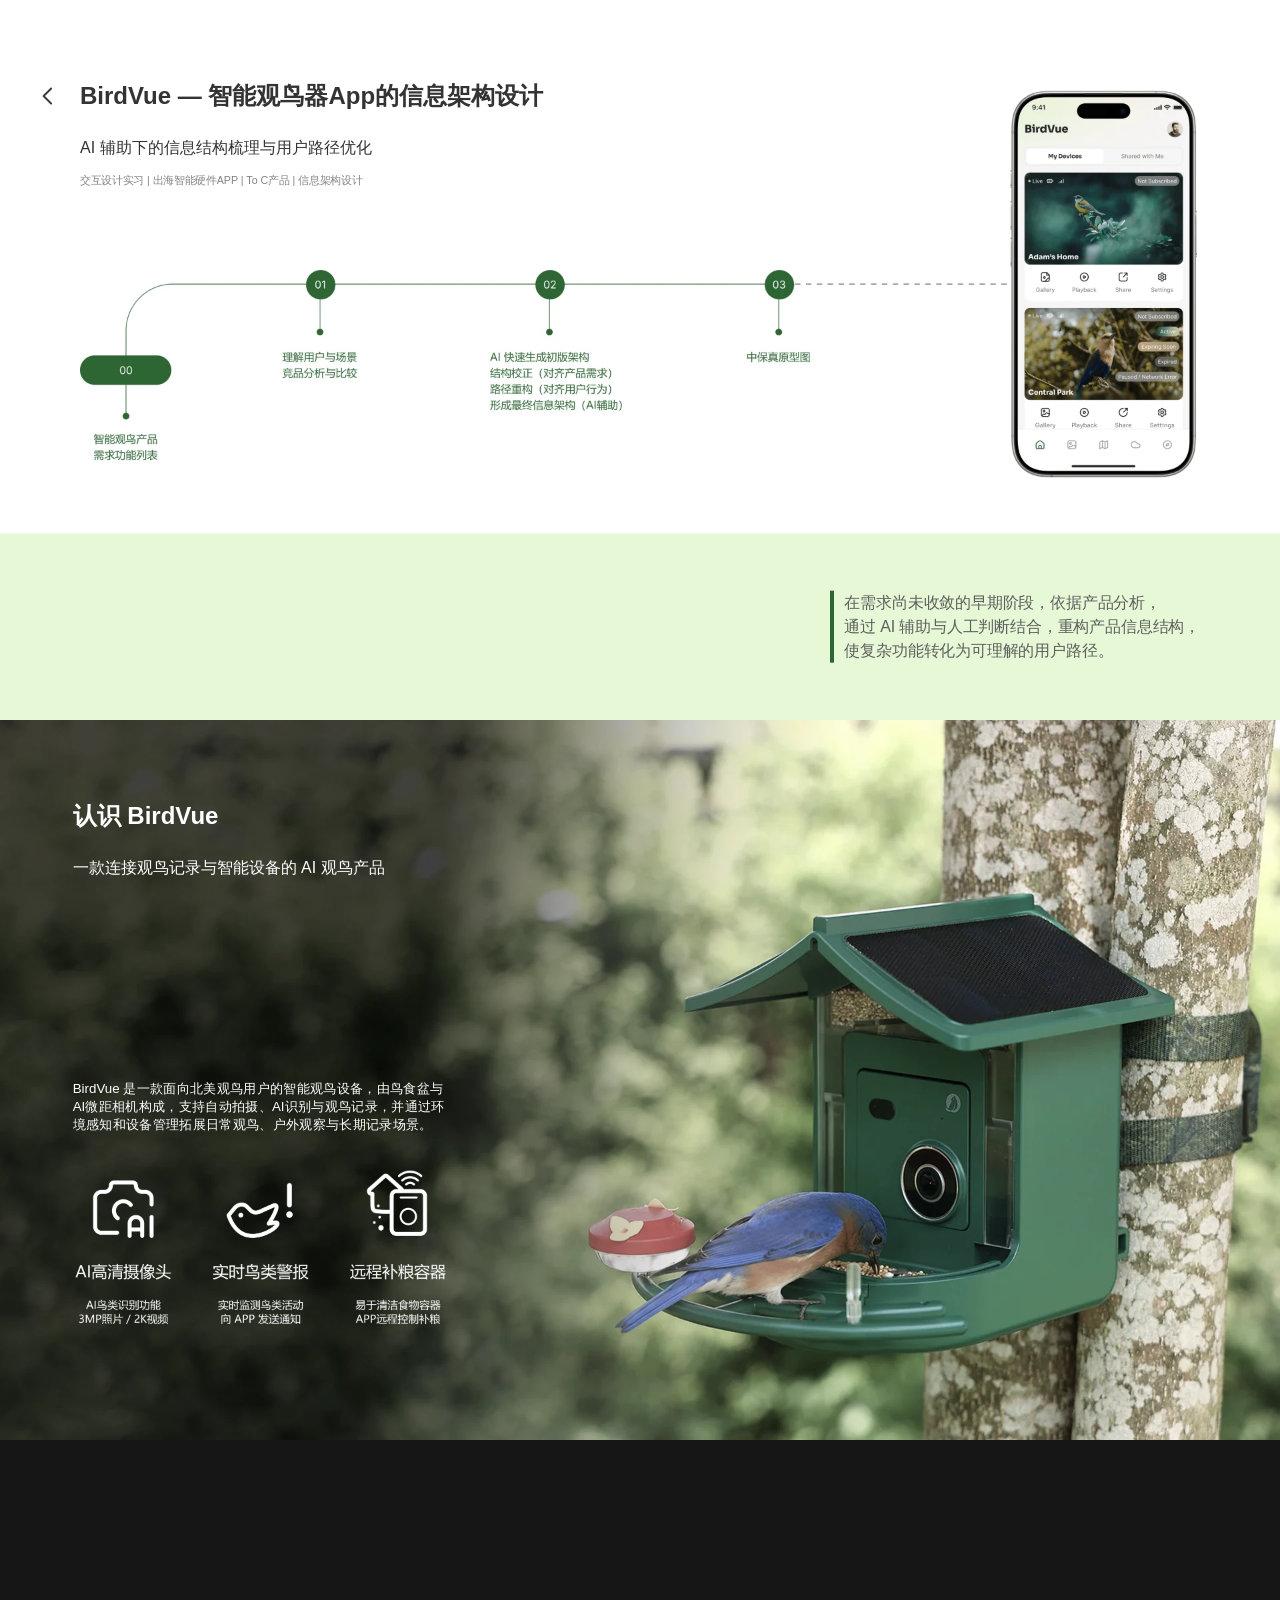
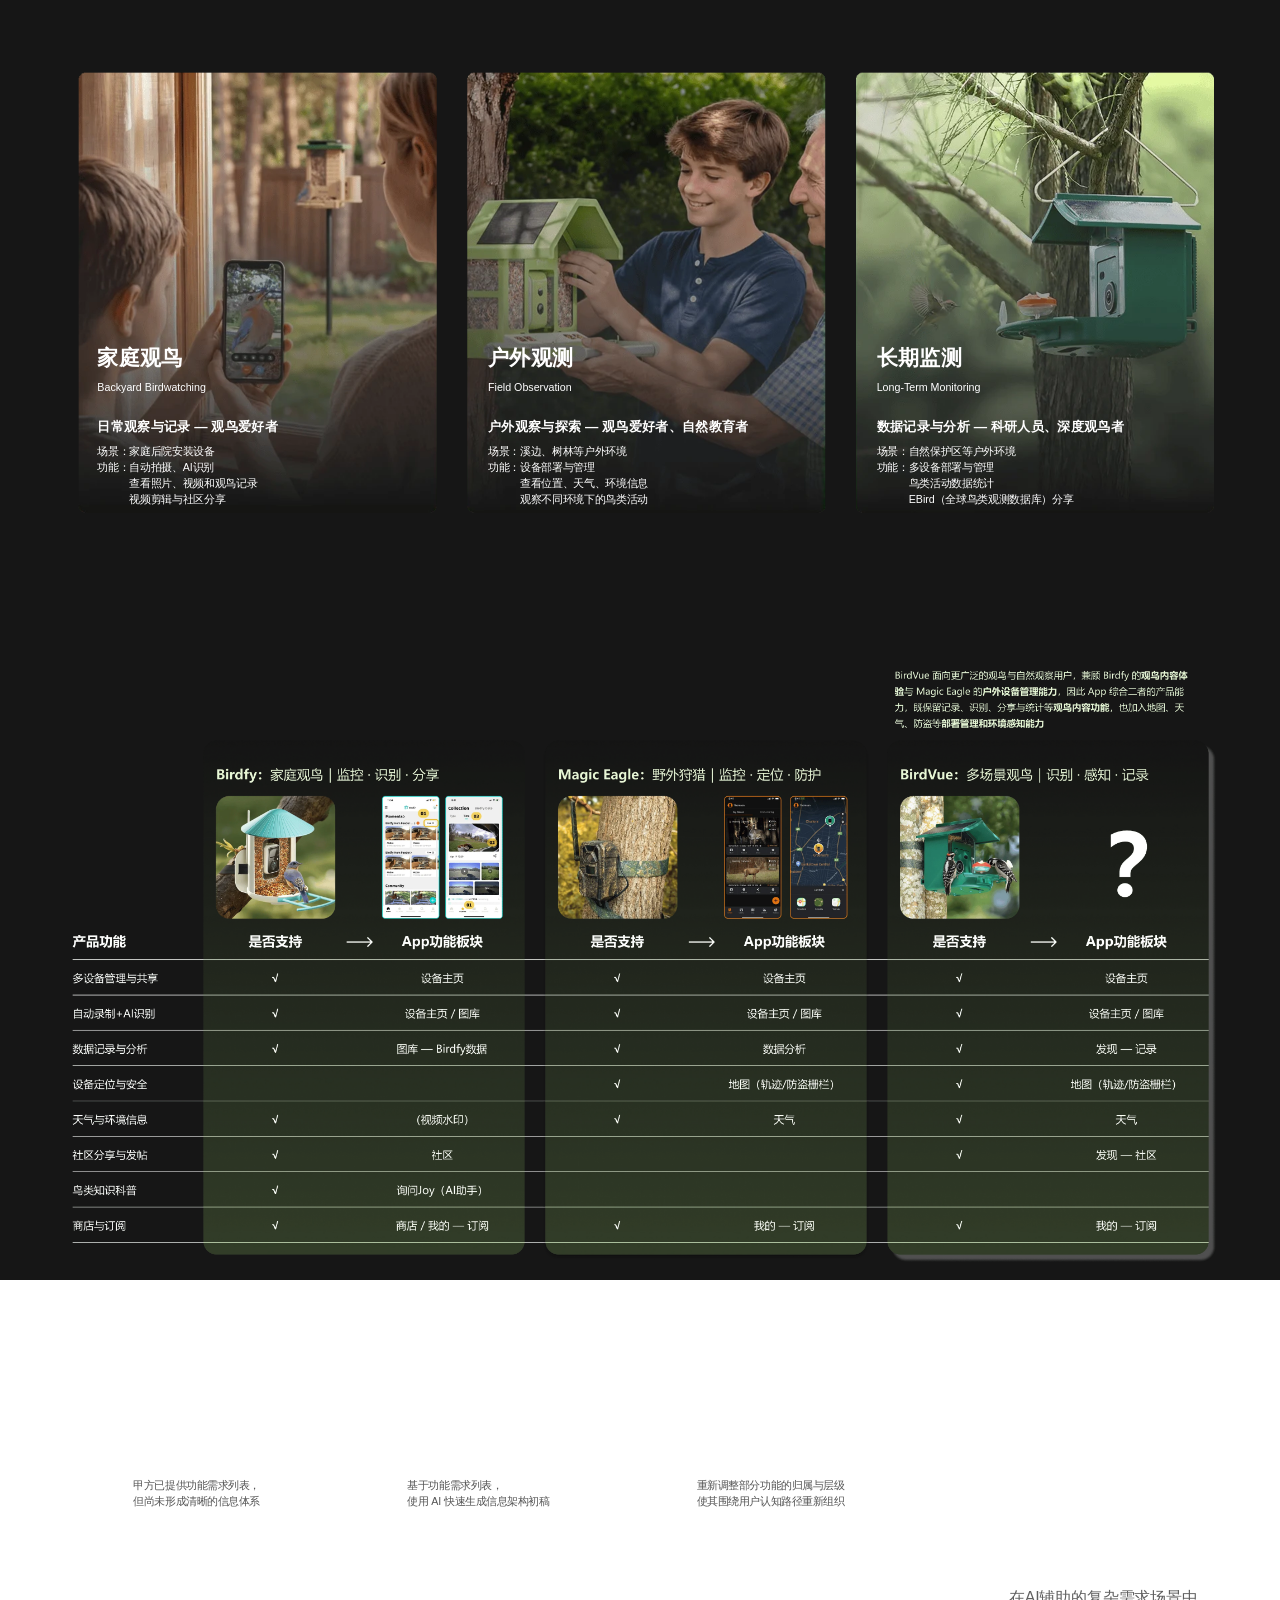
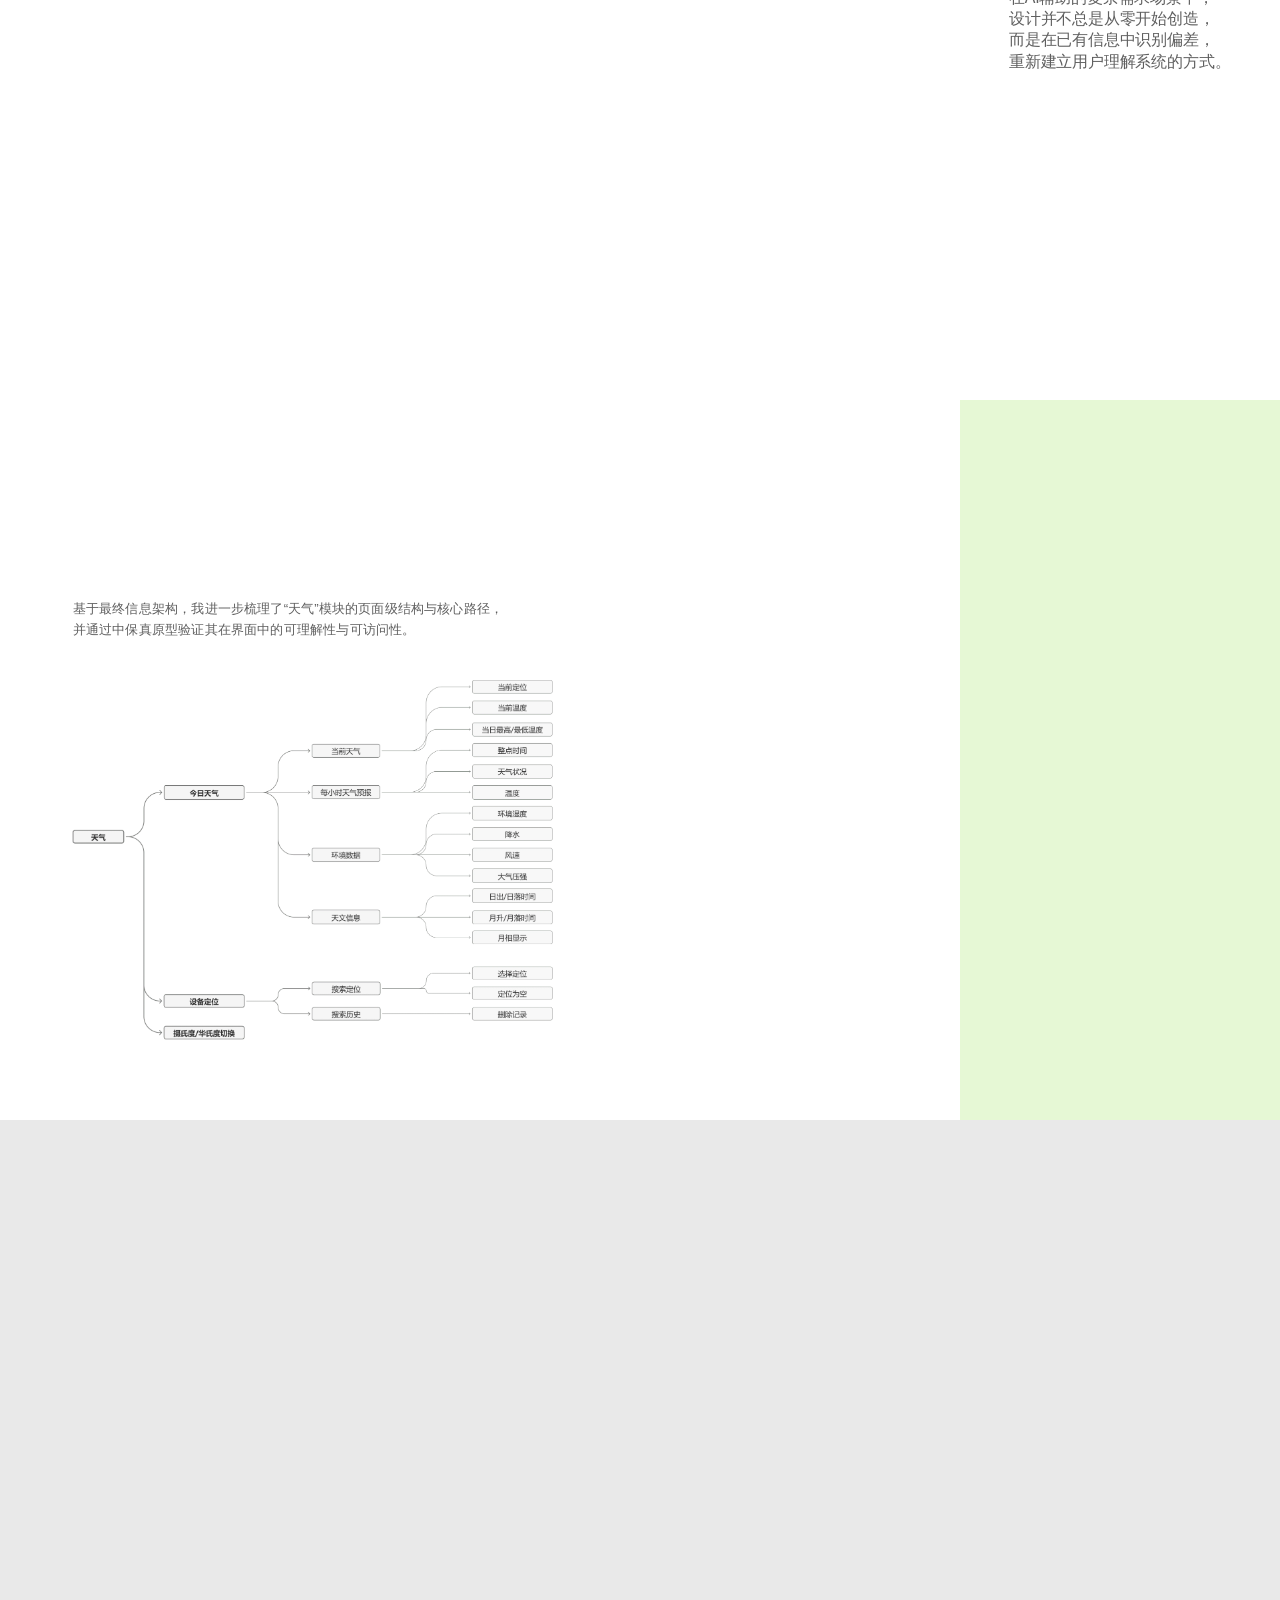
==== project-2/index.html @ b4e542d0 "Initial portfolio site" ====
<!doctype html>
<html lang="zh-CN">
  <head>
    <meta charset="utf-8" />
    <meta name="viewport" content="width=device-width, initial-scale=1" />
    <title>Project 2</title>
    <link rel="stylesheet" href="../back-navigation.css" />
    <link rel="stylesheet" href="./styles.css" />
  </head>
  <body>
    <main class="project-scroll" aria-label="Project 2">
      <div class="design-stage">
        <section class="figma-frame page-1" data-node-id="575:1353" data-name="2-0">
        <button class="figma-back-button" type="button" data-back-to-portfolio aria-label="Back to Portfolio"><img src="../assets/back-button.png" alt="" draggable="false" decoding="async" /></button>
        <img
          class="figma-layer page-1-visual"
          src="./assets/page-1-visual.webp"
          alt=""
          draggable="false"
          data-node-id="575:2372" decoding="async"
        />

        <div class="project-title page-1-title title-reveal" data-node-id="575:1354" data-name="标题">
          <h1 data-node-id="575:1355">BirdVue — 智能观鸟器App的信息架构设计&nbsp;&nbsp;</h1>
          <div class="title-substack" data-node-id="575:1356">
            <p class="subtitle" data-node-id="575:1357">AI 辅助下的信息结构梳理与用户路径优化&nbsp;</p>
            <p class="meta" data-node-id="575:1358">交互设计实习 | 出海智能硬件APP | To C产品 | 信息架构设计</p>
          </div>
        </div>

        <div class="page-1-band green-reveal green-reveal-x-left" data-node-id="575:1359" data-name="绿">
          <div class="band-rule" data-node-id="575:1360"></div>
          <div class="band-copy" data-node-id="575:1361">
            <p>在需求尚未收敛的早期阶段，依据产品分析，</p>
            <p>通过 AI 辅助与人工判断结合，重构产品信息结构，</p>
            <p>使复杂功能转化为可理解的用户路径。</p>
          </div>
        </div>
        </section>

        <section class="figma-frame page-new-1" data-node-id="895:2478" data-name="2-1">
        <img
          class="figma-layer new-page-visual page-new-1-bg"
          src="./assets/page-2-1-bg.webp"
          alt=""
          draggable="false"
          data-node-id="896:2854" decoding="async" loading="lazy"
        />

        <div class="project-title new-page-title dark-project-title title-reveal" data-node-id="895:2480" data-name="标题">
          <h1 data-node-id="895:2481">认识 BirdVue</h1>
          <div class="title-substack compact" data-node-id="895:2482">
            <p class="subtitle" data-node-id="895:2483">一款连接观鸟记录与智能设备的 AI 观鸟产品</p>
          </div>
        </div>

        <p class="new-page-copy page-new-1-copy" data-node-id="895:2485">BirdVue 是一款面向北美观鸟用户的智能观鸟设备，由鸟食盆与AI微距相机构成，支持自动拍摄、AI识别与观鸟记录，并通过环境感知和设备管理拓展日常观鸟、户外观察与长期记录场景。</p>

        <img
          class="figma-layer new-page-visual page-new-1-icons"
          src="./assets/page-2-1-icons.webp"
          alt=""
          draggable="false"
          data-node-id="896:2855" decoding="async" loading="lazy"
        />
        </section>

        <section class="figma-frame page-new-2" data-node-id="895:2525" data-name="2-2">
        <div class="project-title new-page-title dark-project-title title-reveal" data-node-id="895:2526" data-name="标题">
          <h1 data-node-id="895:2527">理解核心使用场景</h1>
          <div class="title-substack compact" data-node-id="895:2528">
            <p class="subtitle" data-node-id="895:2529">从日常观鸟到户外观测，覆盖不同深度的自然观察需求</p>
          </div>
        </div>

        <img
          class="figma-layer new-page-visual page-new-2-scenarios"
          src="./assets/page-2-2-scenarios.webp"
          alt=""
          draggable="false"
          data-node-id="896:2859" decoding="async" loading="lazy"
        />

        <div class="scenario-copy scenario-1" data-node-id="895:2536">
          <div class="scenario-heading" data-node-id="895:2537">
            <p class="scenario-title" data-node-id="895:2538">家庭观鸟</p>
            <p class="scenario-en" data-node-id="895:2539">Backyard Birdwatching</p>
          </div>
          <div class="scenario-body" data-node-id="895:2540">
            <p class="scenario-lead" data-node-id="895:2541">日常观察与记录 — 观鸟爱好者</p>
            <div class="scenario-lines" data-node-id="895:2543">
              <p>场景：家庭后院安装设备</p>
              <p>功能：自动拍摄、AI识别</p>
              <p class="scenario-indent">查看照片、视频和观鸟记录</p>
              <p class="scenario-indent">视频剪辑与社区分享</p>
            </div>
          </div>
        </div>

        <div class="scenario-copy scenario-2" data-node-id="895:2544">
          <div class="scenario-heading" data-node-id="895:2545">
            <p class="scenario-title" data-node-id="895:2546">户外观测</p>
            <p class="scenario-en" data-node-id="895:2547">Field Observation</p>
          </div>
          <div class="scenario-body" data-node-id="895:2548">
            <p class="scenario-lead wide" data-node-id="895:2549">户外观察与探索 — 观鸟爱好者、自然教育者</p>
            <div class="scenario-lines" data-node-id="895:2551">
              <p>场景：溪边、树林等户外环境</p>
              <p>功能：设备部署与管理</p>
              <p class="scenario-indent">查看位置、天气、环境信息</p>
              <p class="scenario-indent">观察不同环境下的鸟类活动</p>
            </div>
          </div>
        </div>

        <div class="scenario-copy scenario-3" data-node-id="895:2552">
          <div class="scenario-heading" data-node-id="895:2553">
            <p class="scenario-title" data-node-id="895:2554">长期监测</p>
            <p class="scenario-en" data-node-id="895:2555">Long-term Monitoring</p>
          </div>
          <div class="scenario-body" data-node-id="895:2556">
            <p class="scenario-lead nowrap" data-node-id="895:2557">数据记录与分析 — 科研人员、深度观鸟者</p>
            <div class="scenario-lines wide" data-node-id="895:2559">
              <p>场景：自然保护区等户外环境</p>
              <p>功能：多设备部署与管理</p>
              <p class="scenario-indent">鸟类活动数据统计</p>
              <p class="scenario-indent">eBird（全球鸟类观测数据库）分享</p>
            </div>
          </div>
        </div>
        </section>

        <section class="figma-frame page-new-3" data-node-id="895:2560" data-name="2-3">
        <div class="project-title new-page-title dark-project-title title-reveal" data-node-id="895:2561" data-name="标题">
          <h1 data-node-id="895:2562">从竞品到产品能力</h1>
          <div class="title-substack compact" data-node-id="895:2563">
            <p class="subtitle" data-node-id="895:2564">综合观鸟内容与户外设备管理，构思 BirdVue App 的功能体系</p>
          </div>
        </div>

        <img
          class="figma-layer new-page-visual page-new-3-competition"
          src="./assets/page-2-3-competition.webp"
          alt=""
          draggable="false"
          data-node-id="897:2871" decoding="async" loading="lazy"
        />
        </section>

        <section class="figma-frame page-2" data-node-id="575:1434" data-name="2-4">
        <img
          class="figma-layer page-2-visual"
          src="./assets/page-2-visual.webp"
          alt=""
          draggable="false"
          data-node-id="860:378" decoding="async" loading="lazy"
        />

        <div class="project-title page-2-title title-reveal" data-node-id="860:379" data-name="标题">
          <h1 data-node-id="860:380">AI生成架构，人为校正偏差</h1>
          <div class="title-substack compact" data-node-id="860:381">
            <p class="subtitle" data-node-id="860:382">基于需求列表快速生成初稿，结合产品定位和用户路径进行人工校正</p>
          </div>
        </div>

        <div class="page-2-note note-1" data-node-id="860:383">
          <p>甲方已提供功能需求列表，</p>
          <p>但尚未形成清晰的信息体系</p>
        </div>
        <div class="page-2-note note-2" data-node-id="860:384">
          <p>基于功能需求列表，</p>
          <p>使用 AI 快速生成信息架构初稿</p>
        </div>
        <p class="page-2-note note-3" data-node-id="860:385">重新调整部分功能的归属与层级<br />使其围绕用户认知路径重新组织</p>

        <aside class="right-panel green-reveal green-reveal-y-top" data-node-id="575:1617" data-name="绿">
          <div class="right-panel-copy" data-node-id="860:387">
            <p>在AI辅助的复杂需求场景中，</p>
            <p>设计并不总是从零开始创造，</p>
            <p>而是在已有信息中识别偏差，</p>
            <p>重新建立用户理解系统的方式。</p>
          </div>
        </aside>
        </section>

        <section class="figma-frame page-3" data-node-id="575:1779" data-name="2-5">
          <div class="page-3-bg-block green-reveal green-reveal-x-right" data-node-id="583:1340" data-name="绿" aria-hidden="true"></div>
          <img
            class="figma-layer page-3-left"
            src="./assets/page-3-left.webp"
            alt=""
            draggable="false"
            data-node-id="860:394"
            decoding="async"
            loading="lazy"
          />
          <img
            class="figma-layer page-3-phone-weather"
            src="./assets/page-3-phone-weather.webp"
            alt=""
            draggable="false"
            data-node-id="860:391"
            decoding="async"
            loading="lazy"
          />
          <img
            class="figma-layer page-3-phone-search-bottom"
            src="./assets/page-3-phone-search-bottom.webp"
            alt=""
            draggable="false"
            data-node-id="860:392"
            decoding="async"
            loading="lazy"
          />
          <img
            class="figma-layer page-3-phone-search-top"
            src="./assets/page-3-phone-search-top.webp"
            alt=""
            draggable="false"
            data-node-id="860:393"
            decoding="async"
            loading="lazy"
          />

          <div class="project-title page-3-title title-reveal" data-node-id="860:395" data-name="标题">
            <h1 data-node-id="860:396">让信息结构逐渐进入界面</h1>
            <div class="title-substack compact" data-node-id="860:397">
              <div class="title-substack compact inner" data-node-id="860:398">
                <p class="subtitle inter-subtitle" data-node-id="860:399">从页面信息架构到中保真原型的结构落地过程</p>
              </div>
            </div>
          </div>

        <p class="page-3-copy" data-node-id="860:400">
          基于最终信息架构，我进一步梳理了“天气”模块的页面级结构与核心路径，<br />
          并通过中保真原型验证其在界面中的可理解性与可访问性。
        </p>
        </section>

        <section class="figma-frame page-2-6" data-node-id="923:4518" data-name="2-6">
          <img
            class="figma-layer page-2-6-visual"
            src="./assets/page-2-6.webp"
            alt=""
            draggable="false"
            data-node-id="923:4519"
            decoding="async"
            loading="lazy"
          />
        </section>
      </div>
    </main>
    <script src="./scale.js"></script>
    <script src="./title-reveal.js"></script>
    <script src="./green-reveal.js"></script>
    <script src="../back-navigation.js"></script>
  </body>
</html>
---- back-navigation.css ----
.figma-back-button {
  position: absolute;
  left: 51px;
  top: 124px;
  z-index: 40;
  display: block;
  width: 40px;
  height: 40px;
  padding: 0;
  border: 0;
  background: transparent;
  appearance: none;
  cursor: pointer;
}

.figma-back-button img {
  display: block;
  width: 100%;
  height: 100%;
  max-width: none;
  pointer-events: none;
  user-select: none;
}

.figma-frame.dark .figma-back-button img {
  filter: invert(1);
}

.figma-back-button:focus-visible {
  outline: none;
}
---- project-2/styles.css ----
* {
  box-sizing: border-box;
}

@property --page3-solid-stop {
  syntax: "<percentage>";
  inherits: false;
  initial-value: 100%;
}

html,
body {
  min-height: 100%;
  margin: 0;
  background: #ffffff;
}

body {
  overflow-y: auto;
  overflow-x: hidden;
  color: rgba(0, 0, 0, 0.8);
  font-family: Inter, "Microsoft YaHei", "PingFang SC", Arial, sans-serif;
}

.project-scroll {
  width: 100%;
  max-width: 1920px;
  margin: 0 auto;
  overflow: hidden;
  background: #ffffff;
}

.design-stage {
  width: 1920px;
  transform: scale(var(--project-scale, 1));
  transform-origin: 0 0;
}

.figma-frame {
  position: relative;
  width: 1920px;
  height: 1080px;
  overflow: hidden;
  background: #ffffff;
}

.figma-layer {
  position: absolute;
  display: block;
  max-width: none;
  object-fit: cover;
  pointer-events: none;
  user-select: none;
}

.project-title {
  position: absolute;
  display: flex;
  width: 706px;
  flex-direction: column;
  align-items: flex-start;
  gap: 36px;
}

.title-reveal {
  opacity: 0;
  transform: translate3d(0, 12px, 0);
  transition:
    opacity 600ms ease-out,
    transform 600ms ease-out;
}

.title-reveal.is-visible {
  opacity: 1;
  transform: translate3d(0, 0, 0);
}

.project-title h1 {
  width: 706px;
  flex-shrink: 0;
  margin: 0;
  color: rgba(0, 0, 0, 0.8);
  font-size: 36px;
  font-style: normal;
  font-weight: 700;
  line-height: normal;
  text-transform: capitalize;
  white-space: nowrap;
  word-break: normal;
}

.title-substack {
  display: flex;
  width: 706px;
  flex-shrink: 0;
  flex-direction: column;
  align-items: flex-start;
  gap: 24px;
}

.title-substack.compact {
  gap: 0;
}

.title-substack.inner {
  flex-shrink: 0;
}

.subtitle,
.meta {
  width: 706px;
  flex-shrink: 0;
  margin: 0;
  color: rgba(0, 0, 0, 0.8);
  font-size: 24px;
  font-style: normal;
  font-weight: 400;
  line-height: normal;
  text-transform: capitalize;
  word-break: break-word;
}

.meta {
  color: #838383;
  font-size: 16px;
}

.page-1-visual {
  left: 120px;
  top: 131px;
  width: 1680px;
  height: 590.215px;
}

.page-1-title {
  left: 120px;
  top: 120px;
  width: 765px;
  height: 174px;
}

.page-1-title h1 {
  width: 765px;
  font-family: "Microsoft YaHei", "PingFang SC", Arial, sans-serif;
  white-space: pre-wrap;
}

.page-1-title .subtitle,
.page-1-title .meta {
  width: 765px;
  font-family: "Microsoft YaHei", "PingFang SC", Arial, sans-serif;
}

.page-1-title .title-substack {
  width: 765px;
}

.page-1-band {
  position: absolute;
  left: 0;
  top: 800px;
  display: flex;
  width: 1920px;
  height: 280px;
  align-items: center;
  justify-content: flex-end;
  gap: 16px;
  padding: 110px 120px;
  background: transparent;
}

.band-rule {
  position: relative;
  z-index: 1;
  width: 6px;
  height: 108px;
  flex-shrink: 0;
  background: #2d6634;
}

.band-copy {
  position: relative;
  z-index: 1;
  flex-shrink: 0;
  color: #5f5f5f;
  font-family: Inter, "Microsoft YaHei", "PingFang SC", Arial, sans-serif;
  font-size: 24px;
  font-style: normal;
  font-weight: 500;
  letter-spacing: -0.264px;
  line-height: 0;
  white-space: nowrap;
  word-break: break-word;
}

.band-copy p {
  margin: 0;
  line-height: 1.5;
}

.page-2-visual {
  left: 133px;
  top: 296px;
  width: 1181px;
  height: 698.047px;
}

.page-2-title,
.page-3-title {
  left: 109px;
  top: 120px;
}

.page-2-title {
  width: 720px;
  height: 116px;
}

.page-2-title h1 {
  width: 720px;
}

.page-2-title .subtitle,
.page-2-title .title-substack {
  width: 732px;
}

.page-2-note {
  position: absolute;
  margin: 0;
  color: #545454;
  font-family: "Microsoft YaHei", "PingFang SC", Arial, sans-serif;
  font-size: 16px;
  font-style: normal;
  font-weight: 400;
  letter-spacing: -0.176px;
  line-height: 1.5;
  word-break: break-word;
}

.page-2-note p {
  margin: 0;
  line-height: 1.5;
}

.note-1 {
  left: 200px;
  top: 296px;
  width: 202px;
}

.note-2 {
  left: 611px;
  top: 296px;
  width: 217px;
}

.note-3 {
  left: 1045px;
  top: 296px;
  width: 226px;
}

.right-panel {
  position: absolute;
  left: 1440px;
  top: 0;
  display: flex;
  width: 480px;
  height: 1080px;
  flex-direction: column;
  align-items: center;
  justify-content: center;
  padding: 460px 90px 492px 89px;
  background: transparent;
}

.right-panel-copy {
  position: relative;
  z-index: 1;
  flex-shrink: 0;
  color: #5f5f5f;
  font-family: "Microsoft YaHei", "PingFang SC", Arial, sans-serif;
  font-size: 24px;
  font-style: normal;
  font-weight: 400;
  letter-spacing: -0.264px;
  line-height: 0;
  white-space: nowrap;
  word-break: break-word;
}

.right-panel-copy p {
  margin: 0;
  line-height: 32px;
}

.page-3 {
  background: #ffffff;
}

.page-3-bg-block {
  position: absolute;
  left: 985px;
  top: 0;
  width: 935px;
  height: 1080px;
  --page3-solid-stop: 100%;
  background: linear-gradient(to left, #e6f8d5 0%, #e6f8d5 var(--page3-solid-stop), #ffffff 100%);
  clip-path: inset(0 0 0 455px);
  overflow: hidden;
  transition:
    clip-path 920ms ease-out,
    --page3-solid-stop 920ms ease-out;
}

.page-3-left {
  left: 109px;
  top: 420px;
  width: 720px;
  height: 538.502px;
}

.page-3-phone-weather {
  left: 1164px;
  top: 330px;
  width: 289px;
  height: 590px;
}

.page-3-phone-search-bottom {
  left: 1511px;
  top: 726px;
  width: 289px;
  height: 354.307px;
}

.page-3-phone-search-top {
  left: 1511px;
  top: 88px;
  width: 289px;
  height: 590.511px;
}

.page-3-title {
  height: 113px;
}

.inter-subtitle {
  font-family: Inter, "Microsoft YaHei", "PingFang SC", Arial, sans-serif;
}

.page-3-copy {
  position: absolute;
  left: 109px;
  top: 296px;
  width: 682px;
  margin: 0;
  color: #5f5f5f;
  font-family: "Microsoft YaHei", "PingFang SC", Arial, sans-serif;
  font-size: 20px;
  font-style: normal;
  font-weight: 400;
  letter-spacing: -0.22px;
  line-height: 32px;
  word-break: break-word;
}

.page-2-6 {
  background: #e9e9e9;
}

.page-2-6-visual {
  left: 0;
  top: 0;
  width: 1920px;
  height: 1080px;
}

.page-new-1,
.page-new-2,
.page-new-3 {
  background: #161616;
}

.page-new-2::after {
  content: "";
  position: absolute;
  left: 0;
  right: 0;
  bottom: 0;
  height: 2px;
  background: #161616;
  pointer-events: none;
  z-index: 3;
}

.page-new-2 {
  box-shadow: 0 2px 0 #161616;
}

.new-page-visual {
  z-index: 0;
}

.new-page-title,
.new-page-copy,
.scenario-copy {
  z-index: 1;
}

.new-page-title {
  left: 109px;
  top: 120px;
  gap: 36px;
}

.dark-project-title h1,
.dark-project-title .subtitle {
  color: #ffffff;
}

.page-new-1-bg {
  left: 0;
  top: 0;
  width: 1920px;
  height: 1080px;
}

.page-new-1-copy {
  position: absolute;
  left: 109px;
  top: 540px;
  width: 562px;
  margin: 0;
  color: #ffffff;
  font-family: "Microsoft YaHei", "PingFang SC", Arial, sans-serif;
  font-size: 20px;
  font-style: normal;
  font-weight: 400;
  line-height: normal;
  text-transform: capitalize;
  word-break: break-word;
}

.page-new-1-icons {
  left: 106px;
  top: 676px;
  width: 570px;
  height: 231.75px;
}

.page-new-2-scenarios {
  left: 118px;
  top: 349px;
  width: 1703px;
  height: 660px;
}

.scenario-copy {
  position: absolute;
  display: flex;
  width: 367px;
  flex-direction: column;
  align-items: flex-start;
  gap: 36px;
  color: #ffffff;
  font-family: "Microsoft YaHei", "PingFang SC", Arial, sans-serif;
  font-style: normal;
  text-transform: capitalize;
  word-break: break-word;
  overflow: visible;
}

.scenario-1 {
  left: 146px;
  top: 756px;
}

.scenario-2 {
  left: 732px;
  top: 756px;
}

.scenario-3 {
  left: 1315px;
  top: 756px;
}

.scenario-heading,
.scenario-body {
  display: flex;
  width: 100%;
  flex-direction: column;
  align-items: flex-start;
  gap: 12px;
}

.scenario-heading p,
.scenario-body p,
.scenario-lines p {
  margin: 0;
}

.scenario-title {
  width: 100%;
  font-size: 32px;
  font-weight: 700;
  line-height: normal;
}

.scenario-en {
  width: 100%;
  font-size: 16px;
  font-weight: 400;
  line-height: normal;
}

.scenario-lead {
  width: 100%;
  font-size: 20px;
  font-weight: 700;
  line-height: normal;
}

.scenario-lead.wide {
  width: 476px;
}

.scenario-lead.nowrap {
  white-space: nowrap;
}

.scenario-lines {
  width: 367px;
  font-size: 16px;
  font-weight: 400;
  line-height: 0;
  min-height: 96px;
  overflow: visible;
  white-space: pre-wrap;
}

.scenario-lines p {
  line-height: 24px;
}

.scenario-indent {
  padding-left: 48px;
}

.scenario-lines.wide {
  width: 473px;
}

.page-new-3-competition {
  left: 109px;
  top: 160px;
  width: 1716px;
  height: 894.029px;
}

@media (prefers-reduced-motion: reduce) {
  .title-reveal,
  .green-reveal::before,
  .page-3-bg-block {
    transition-duration: 1ms;
  }
}

.green-reveal {
  overflow: hidden;
}

.green-reveal::before {
  position: absolute;
  inset: 0;
  display: block;
  background: #e6f8d5;
  content: "";
  transition: transform 820ms ease-out;
  z-index: 0;
}

.green-reveal-x-left::before {
  transform: scaleX(0);
  transform-origin: left center;
}

.green-reveal-y-top::before {
  transform: scaleY(0);
  transform-origin: top center;
  transition-duration: 2000ms;
  transition-timing-function: cubic-bezier(0.22, 1, 0.36, 1);
}

.green-reveal.is-active::before {
  transform: scaleX(1) scaleY(1);
}

.page-3-bg-block::before,
.page-3-bg-block::after {
  content: none;
}

.page-3-bg-block.is-active {
  --page3-solid-stop: 0%;
  clip-path: inset(0 0 0 0);
}
body{animation:projectPageEnter 520ms ease-out both}@keyframes projectPageEnter{from{opacity:0;transform:translateY(8px)}to{opacity:1;transform:translateY(0)}}
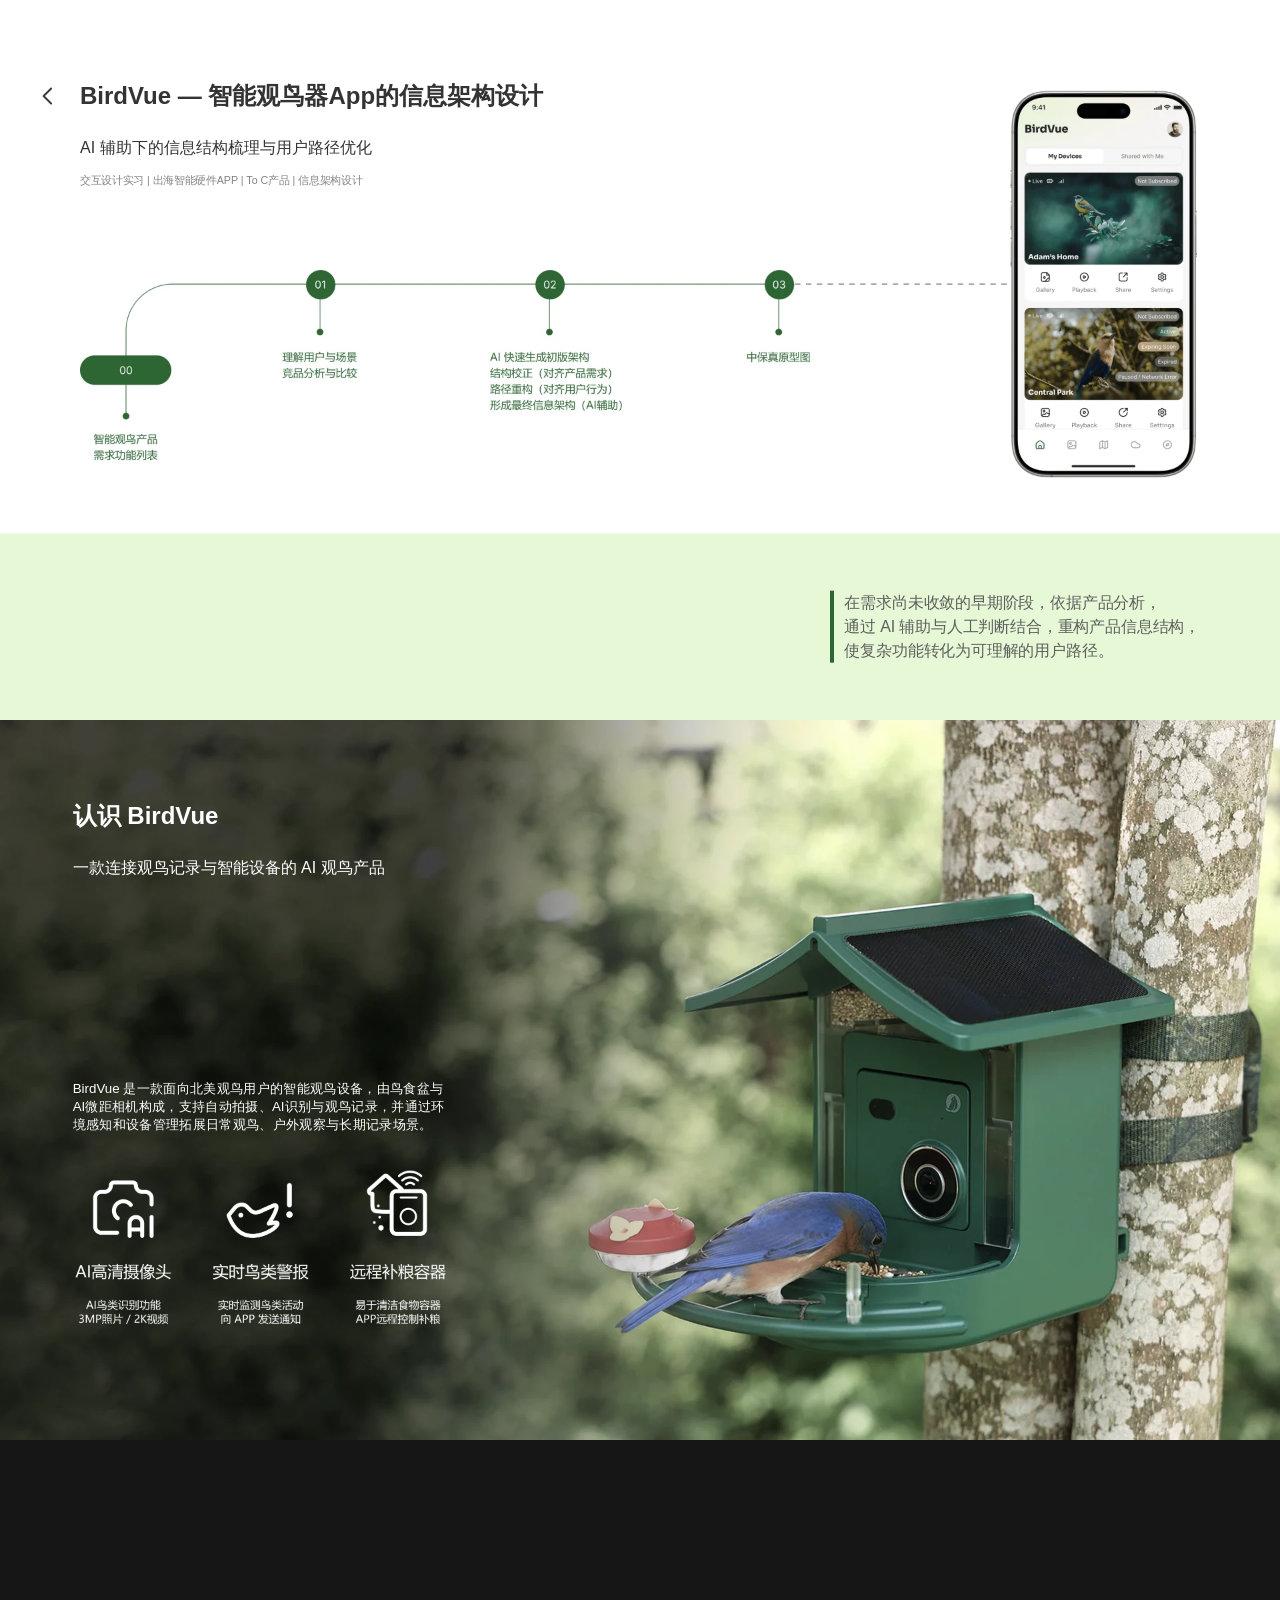
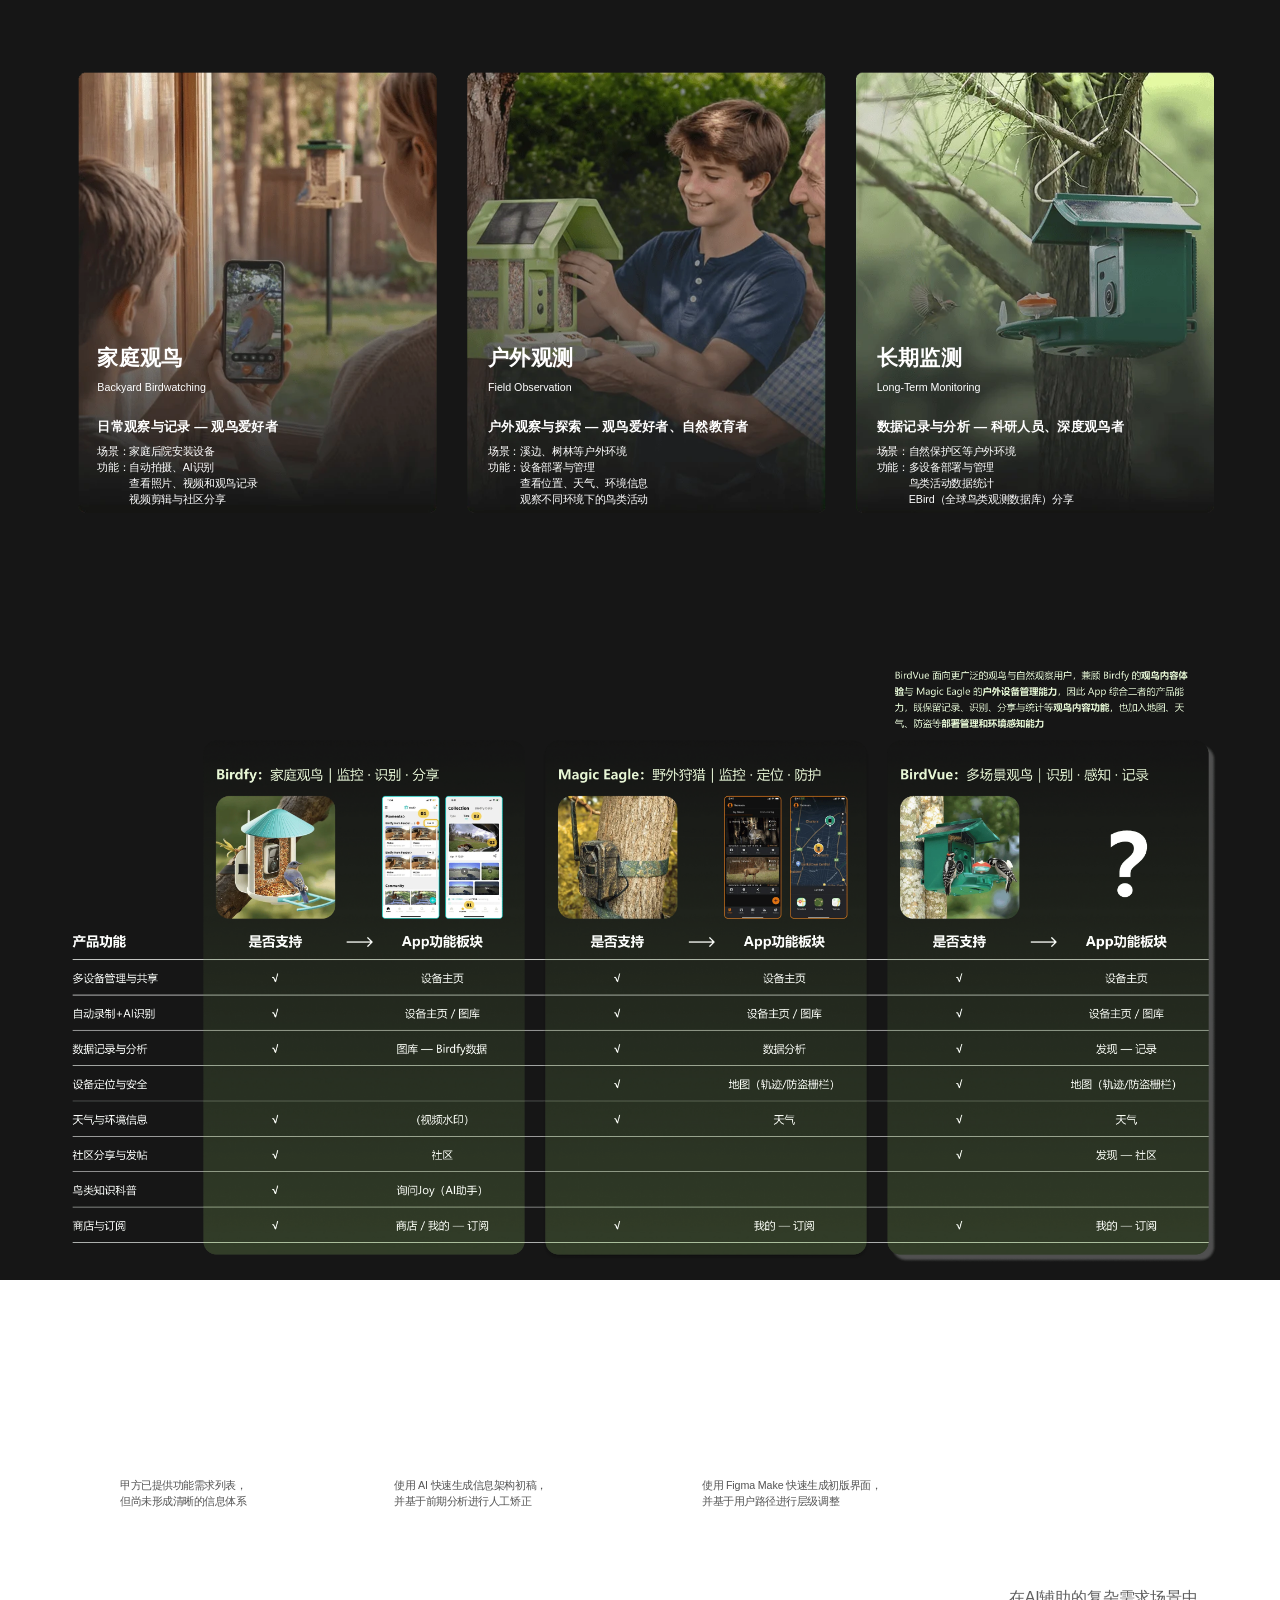
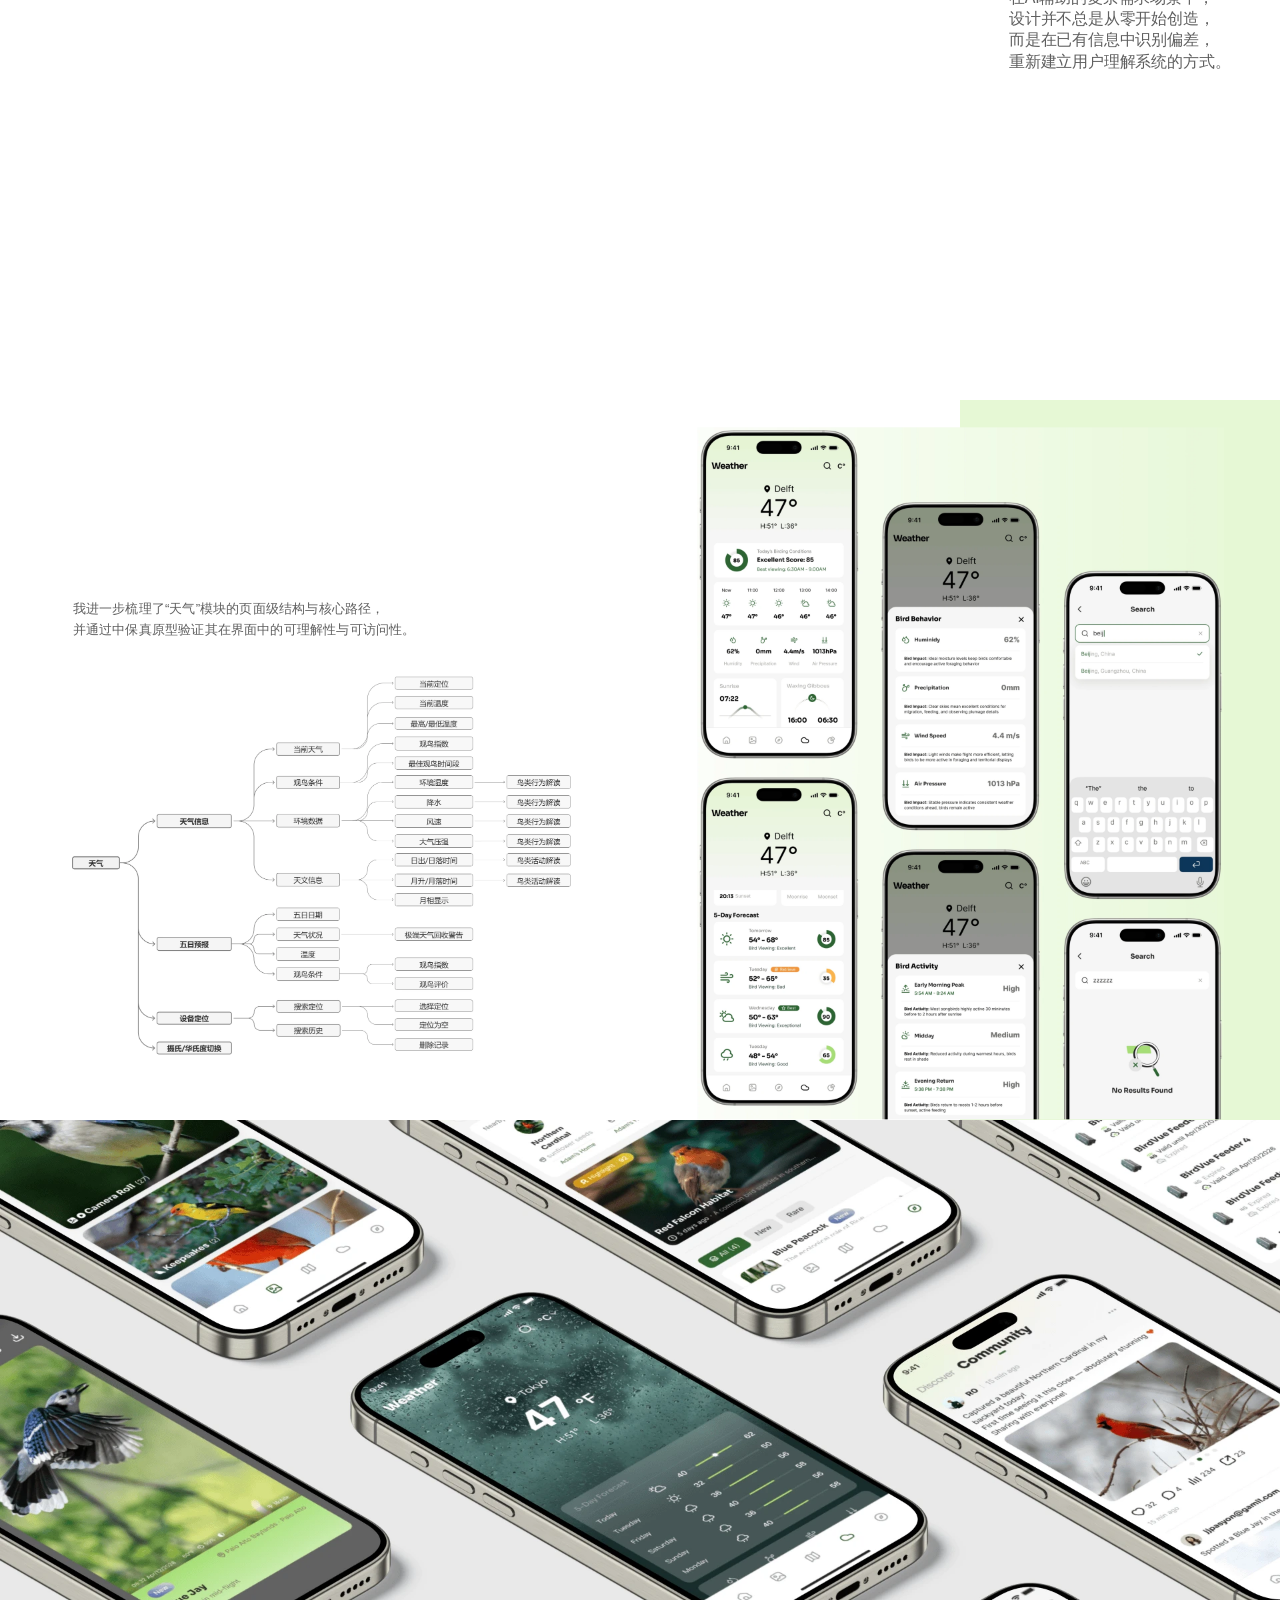
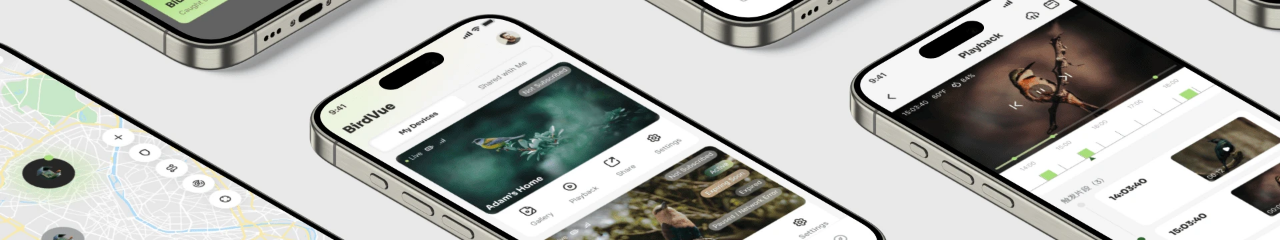
==== commit 2697d7f6: "Update Project 2 pages 2-4 and 2-5" ====
--- a/project-2/index.html
+++ b/project-2/index.html
@@ -153,7 +153,7 @@
           src="./assets/page-2-visual.webp"
           alt=""
           draggable="false"
-          data-node-id="860:378" decoding="async" loading="lazy"
+          data-node-id="963:4008" data-name="1" decoding="async" loading="lazy"
         />
 
         <div class="project-title page-2-title title-reveal" data-node-id="860:379" data-name="标题">
@@ -163,15 +163,18 @@
           </div>
         </div>
 
-        <div class="page-2-note note-1" data-node-id="860:383">
+        <div class="page-2-note note-1" data-node-id="963:4004" data-name="1-1">
           <p>甲方已提供功能需求列表，</p>
           <p>但尚未形成清晰的信息体系</p>
         </div>
-        <div class="page-2-note note-2" data-node-id="860:384">
-          <p>基于功能需求列表，</p>
-          <p>使用 AI 快速生成信息架构初稿</p>
-        </div>
-        <p class="page-2-note note-3" data-node-id="860:385">重新调整部分功能的归属与层级<br />使其围绕用户认知路径重新组织</p>
+        <div class="page-2-note note-2" data-node-id="963:4005" data-name="1-2">
+          <p>使用 AI 快速生成信息架构初稿，</p>
+          <p>并基于前期分析进行人工矫正</p>
+        </div>
+        <div class="page-2-note note-3" data-node-id="963:4006" data-name="1-3">
+          <p>使用 Figma Make 快速生成初版界面，</p>
+          <p>并基于用户路径进行层级调整</p>
+        </div>
 
         <aside class="right-panel green-reveal green-reveal-y-top" data-node-id="575:1617" data-name="绿">
           <div class="right-panel-copy" data-node-id="860:387">
@@ -183,14 +186,14 @@
         </aside>
         </section>
 
-        <section class="figma-frame page-3" data-node-id="575:1779" data-name="2-5">
+        <section class="figma-frame page-3" data-node-id="575:1779" data-figma-current-node-id="963:4010" data-name="2-5">
           <div class="page-3-bg-block green-reveal green-reveal-x-right" data-node-id="583:1340" data-name="绿" aria-hidden="true"></div>
           <img
             class="figma-layer page-3-left"
             src="./assets/page-3-left.webp"
             alt=""
             draggable="false"
-            data-node-id="860:394"
+            data-node-id="963:5280" data-name="1"
             decoding="async"
             loading="lazy"
           />
@@ -199,40 +202,22 @@
             src="./assets/page-3-phone-weather.webp"
             alt=""
             draggable="false"
-            data-node-id="860:391"
+            data-node-id="963:5282" data-name="2"
             decoding="async"
             loading="lazy"
           />
-          <img
-            class="figma-layer page-3-phone-search-bottom"
-            src="./assets/page-3-phone-search-bottom.webp"
-            alt=""
-            draggable="false"
-            data-node-id="860:392"
-            decoding="async"
-            loading="lazy"
-          />
-          <img
-            class="figma-layer page-3-phone-search-top"
-            src="./assets/page-3-phone-search-top.webp"
-            alt=""
-            draggable="false"
-            data-node-id="860:393"
-            decoding="async"
-            loading="lazy"
-          />
-
-          <div class="project-title page-3-title title-reveal" data-node-id="860:395" data-name="标题">
-            <h1 data-node-id="860:396">让信息结构逐渐进入界面</h1>
-            <div class="title-substack compact" data-node-id="860:397">
-              <div class="title-substack compact inner" data-node-id="860:398">
-                <p class="subtitle inter-subtitle" data-node-id="860:399">从页面信息架构到中保真原型的结构落地过程</p>
+
+          <div class="project-title page-3-title title-reveal" data-node-id="963:4011" data-name="标题">
+            <h1 data-node-id="963:4012">让信息结构逐渐进入界面</h1>
+            <div class="title-substack compact" data-node-id="963:4013">
+              <div class="title-substack compact inner" data-node-id="963:4014">
+                <p class="subtitle inter-subtitle" data-node-id="963:4015">从页面信息架构到中保真原型的结构落地过程</p>
               </div>
             </div>
           </div>
 
-        <p class="page-3-copy" data-node-id="860:400">
-          基于最终信息架构，我进一步梳理了“天气”模块的页面级结构与核心路径，<br />
+        <p class="page-3-copy" data-node-id="963:4016" data-name="Text">
+          我进一步梳理了“天气”模块的页面级结构与核心路径，<br />
           并通过中保真原型验证其在界面中的可理解性与可访问性。
         </p>
         </section>
--- a/project-2/styles.css
+++ b/project-2/styles.css
@@ -244,21 +244,21 @@
 }
 
 .note-1 {
-  left: 200px;
+  left: 180px;
   top: 296px;
-  width: 202px;
+  width: 194px;
 }
 
 .note-2 {
-  left: 611px;
+  left: 591px;
   top: 296px;
-  width: 217px;
+  width: 235px;
 }
 
 .note-3 {
-  left: 1045px;
+  left: 1053px;
   top: 296px;
-  width: 226px;
+  white-space: nowrap;
 }
 
 .right-panel {
@@ -315,17 +315,19 @@
 }
 
 .page-3-left {
-  left: 109px;
-  top: 420px;
-  width: 720px;
-  height: 538.502px;
+  left: 108px;
+  top: 415px;
+  width: 748px;
+  height: 567.25px;
+  object-fit: contain;
 }
 
 .page-3-phone-weather {
-  left: 1164px;
-  top: 330px;
-  width: 289px;
-  height: 590px;
+  left: 1046px;
+  top: 41px;
+  width: 790px;
+  height: 1038px;
+  object-fit: contain;
 }
 
 .page-3-phone-search-bottom {
@@ -354,7 +356,7 @@
   position: absolute;
   left: 109px;
   top: 296px;
-  width: 682px;
+  width: 600px;
   margin: 0;
   color: #5f5f5f;
   font-family: "Microsoft YaHei", "PingFang SC", Arial, sans-serif;
